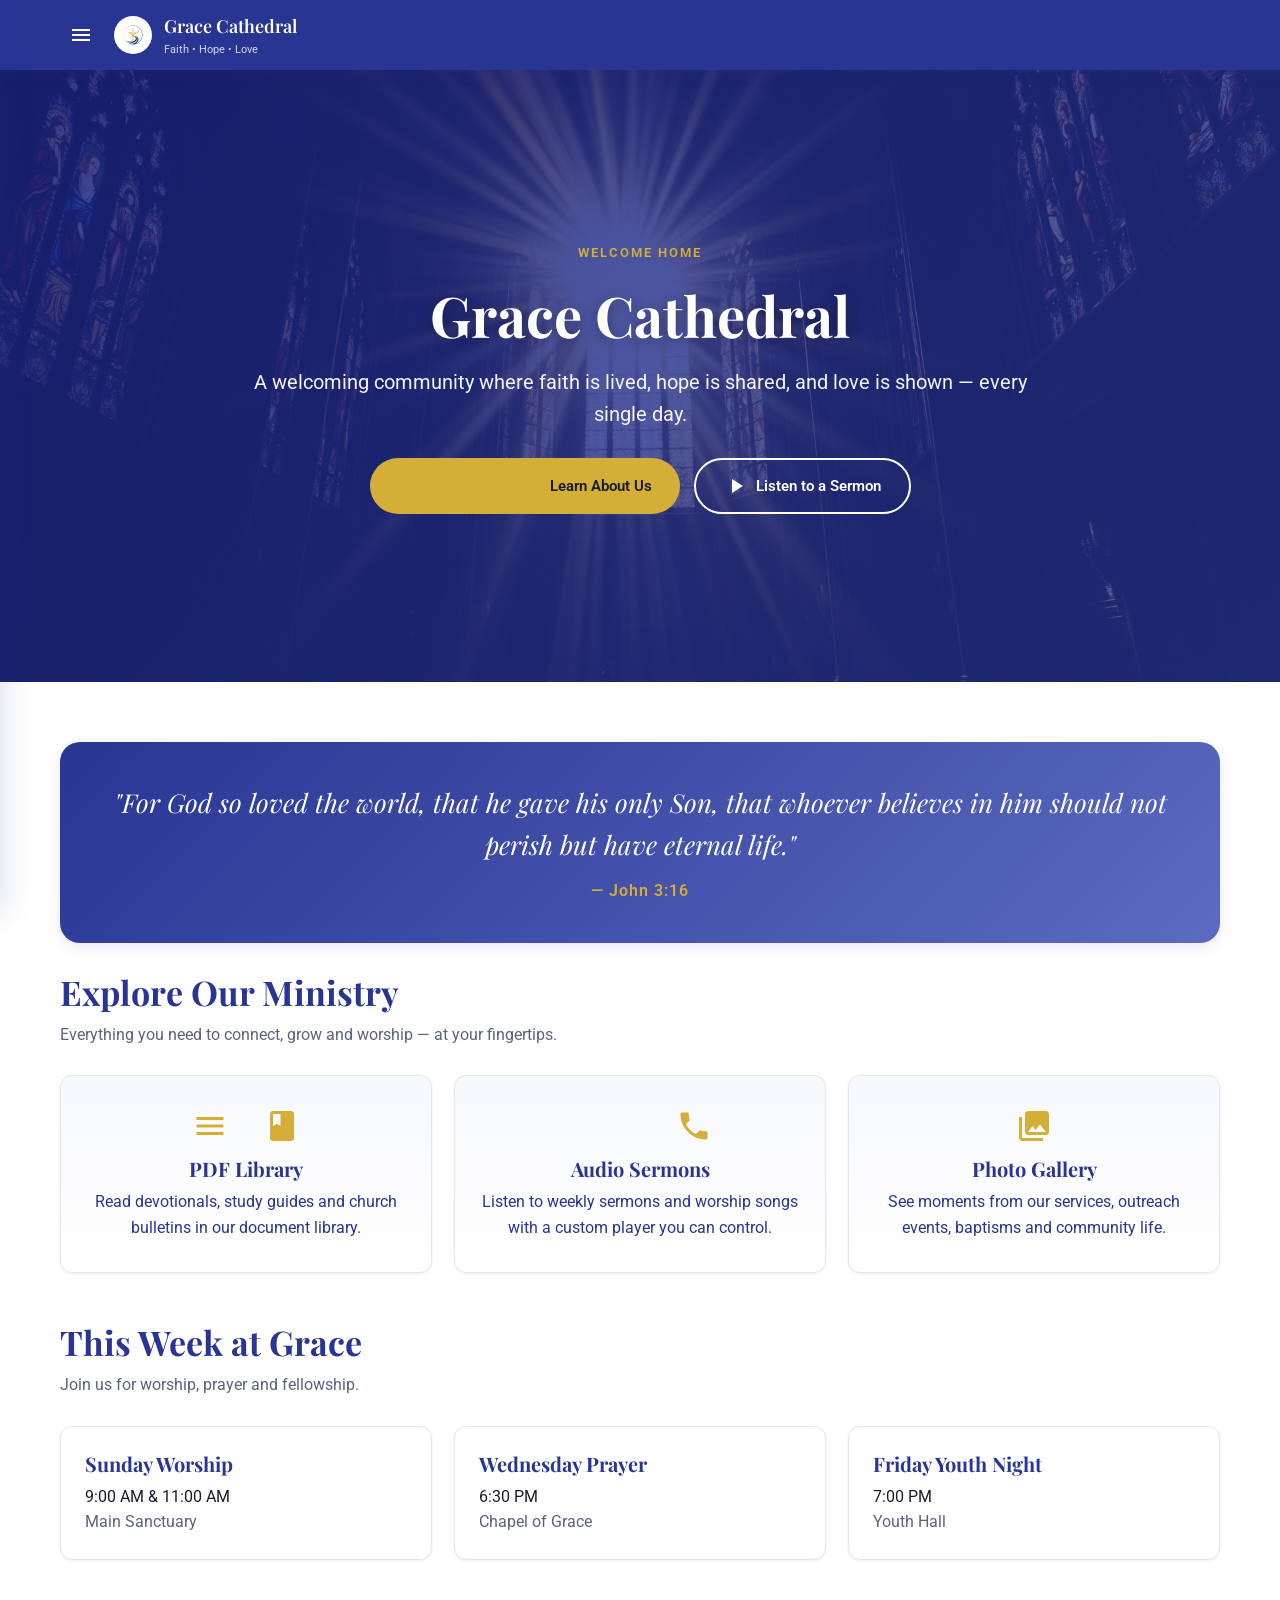
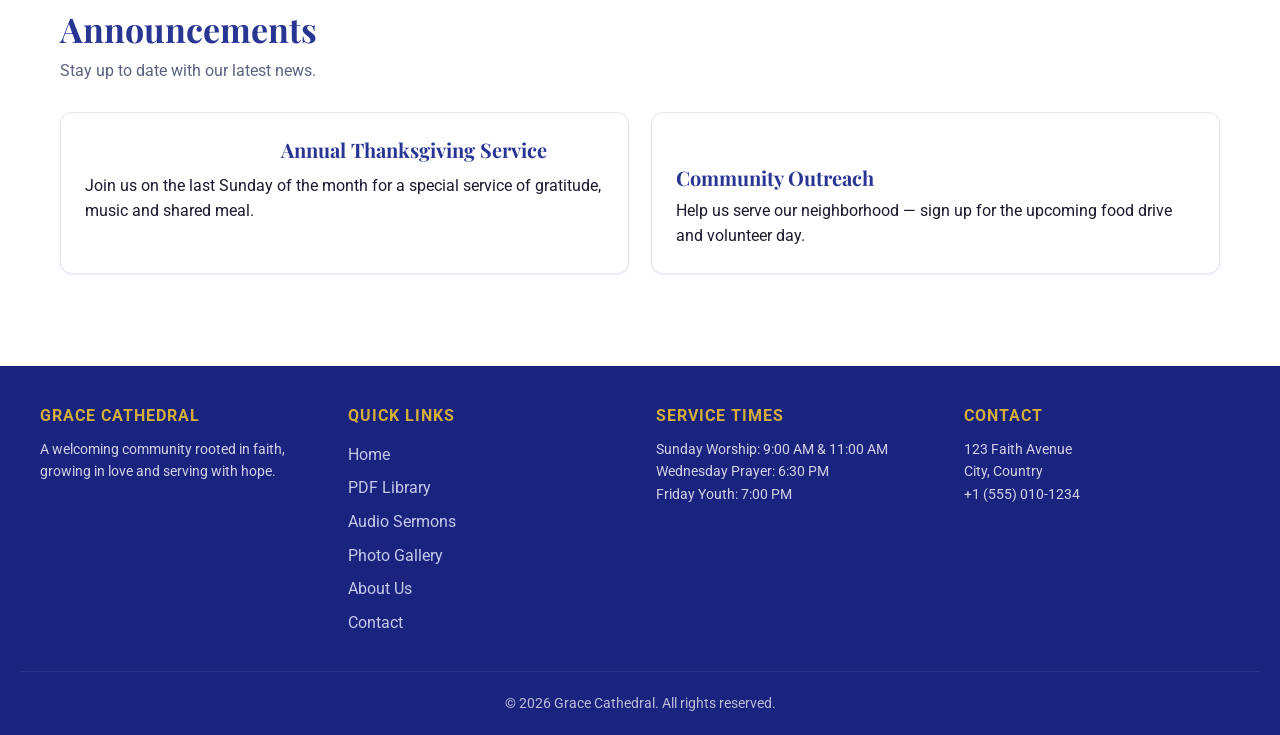
==== index.html @ 72e2f649 "first commit" ====
<!DOCTYPE html>
<html lang="en">
<head>
  <meta charset="UTF-8" />
  <meta name="viewport" content="width=device-width, initial-scale=1, viewport-fit=cover" />
  <meta name="theme-color" content="#283593" />
  <meta name="description" content="Grace Cathedral — a modern, welcoming church community. Read documents, listen to sermons, and view photos of our worship and outreach." />
  <title>Grace Cathedral — Faith, Hope & Love</title>
  <link rel="icon" type="image/png" href="assets/church-logo.png" />
  <link rel="manifest" href="manifest.json" />
  <link rel="preconnect" href="https://fonts.googleapis.com">
  <link rel="preconnect" href="https://fonts.gstatic.com" crossorigin>
  <link href="https://fonts.googleapis.com/css2?family=Playfair+Display:wght@600;700&family=Roboto:wght@400;500;600;700&display=swap" rel="stylesheet">
  <link href="https://fonts.googleapis.com/icon?family=Material+Icons" rel="stylesheet">
  <link rel="stylesheet" href="css/styles.css" />
</head>
<body>
  <main>
    <section class="hero">
      <div class="hero-inner">
        <span class="tag">Welcome Home</span>
        <h1>Grace Cathedral</h1>
        <p>A welcoming community where faith is lived, hope is shared, and love is shown — every single day.</p>
        <div class="btn-group">
          <a href="about.html" class="btn btn-primary"><span class="material-icons">church</span> Learn About Us</a>
          <a href="audio-library.html" class="btn btn-outline"><span class="material-icons">play_arrow</span> Listen to a Sermon</a>
        </div>
      </div>
    </section>

    <div class="container">
      <div class="scripture">
        <p class="quote">"For God so loved the world, that he gave his only Son, that whoever believes in him should not perish but have eternal life."</p>
        <p class="ref">— John 3:16</p>
      </div>

      <h2 class="section-title">Explore Our Ministry</h2>
      <p class="section-subtitle">Everything you need to connect, grow and worship — at your fingertips.</p>
      <div class="grid grid-3">
        <a href="pdf-library.html" class="card feature-card">
          <span class="material-icons icon">menu_book</span>
          <h3>PDF Library</h3>
          <p>Read devotionals, study guides and church bulletins in our document library.</p>
        </a>
        <a href="audio-library.html" class="card feature-card">
          <span class="material-icons icon">headphones</span>
          <h3>Audio Sermons</h3>
          <p>Listen to weekly sermons and worship songs with a custom player you can control.</p>
        </a>
        <a href="gallery.html" class="card feature-card">
          <span class="material-icons icon">photo_library</span>
          <h3>Photo Gallery</h3>
          <p>See moments from our services, outreach events, baptisms and community life.</p>
        </a>
      </div>

      <h2 class="section-title" style="margin-top:48px">This Week at Grace</h2>
      <p class="section-subtitle">Join us for worship, prayer and fellowship.</p>
      <div class="grid grid-3">
        <div class="card"><h3>Sunday Worship</h3><p>9:00 AM &amp; 11:00 AM<br><span style="color:var(--text-muted)">Main Sanctuary</span></p></div>
        <div class="card"><h3>Wednesday Prayer</h3><p>6:30 PM<br><span style="color:var(--text-muted)">Chapel of Grace</span></p></div>
        <div class="card"><h3>Friday Youth Night</h3><p>7:00 PM<br><span style="color:var(--text-muted)">Youth Hall</span></p></div>
      </div>

      <h2 class="section-title" style="margin-top:48px">Announcements</h2>
      <p class="section-subtitle">Stay up to date with our latest news.</p>
      <div class="grid grid-2">
        <div class="card">
          <h3><span class="material-icons" style="vertical-align:middle;color:var(--gold)">campaign</span> Annual Thanksgiving Service</h3>
          <p>Join us on the last Sunday of the month for a special service of gratitude, music and shared meal.</p>
        </div>
        <div class="card">
          <h3><span class="material-icons" style="vertical-align:middle;color:var(--gold)">volunteer_activism</span> Community Outreach</h3>
          <p>Help us serve our neighborhood — sign up for the upcoming food drive and volunteer day.</p>
        </div>
      </div>
    </div>
  </main>

  <script src="js/app.js"></script>
  <script>buildShell('index.html');</script>
</body>
</html>
---- css/styles.css ----
/* Grace Cathedral — Static Site
   Theme: Indigo-blue + Gold accents, Material Design inspired */

:root {
  --primary: #283593;        /* royal indigo blue */
  --primary-dark: #1a237e;
  --primary-light: #5c6bc0;
  --gold: #d4af37;
  --gold-light: #f1c40f;
  --bg: #ffffff;
  --surface: #f7f8fc;
  --surface-2: #eef1f8;
  --text: #1a1a2e;
  --text-muted: #5b6280;
  --border: #e2e6f0;
  --shadow-sm: 0 1px 3px rgba(40, 53, 147, 0.08);
  --shadow-md: 0 4px 14px rgba(40, 53, 147, 0.12);
  --shadow-lg: 0 12px 32px rgba(40, 53, 147, 0.18);
  --radius: 12px;
  --radius-lg: 20px;
  --transition: 0.25s ease;
}

[data-theme="dark"] {
  --bg: #0f1226;
  --surface: #181c3a;
  --surface-2: #222853;
  --text: #f0f2ff;
  --text-muted: #a4abd0;
  --border: #2a2f55;
}

* { box-sizing: border-box; margin: 0; padding: 0; }

html { scroll-behavior: smooth; }

body {
  font-family: 'Roboto', 'Segoe UI', system-ui, -apple-system, sans-serif;
  background: var(--bg);
  color: var(--text);
  line-height: 1.6;
  -webkit-font-smoothing: antialiased;
  transition: background var(--transition), color var(--transition);
}

h1, h2, h3, h4 {
  font-family: 'Playfair Display', Georgia, serif;
  font-weight: 700;
  line-height: 1.25;
  color: var(--text);
}

a { color: var(--primary); text-decoration: none; transition: color var(--transition); }
a:hover { color: var(--gold); }

img { max-width: 100%; display: block; }

/* ===== App Bar ===== */
.appbar {
  position: sticky; top: 0; z-index: 100;
  background: var(--primary);
  color: #fff;
  box-shadow: var(--shadow-md);
}
.appbar-inner {
  max-width: 1200px; margin: 0 auto;
  display: flex; align-items: center; gap: 12px;
  padding: 12px 20px;
}
.brand {
  display: flex; align-items: center; gap: 12px;
  color: #fff; font-weight: 600; font-size: 18px;
  font-family: 'Playfair Display', serif;
}
.brand img { width: 38px; height: 38px; border-radius: 50%; background: #fff; padding: 3px; }
.brand small { display: block; font-size: 11px; opacity: 0.8; font-weight: 400; font-family: 'Roboto', sans-serif; }
.spacer { flex: 1; }

.icon-btn {
  background: transparent; border: 0; color: #fff;
  width: 42px; height: 42px; border-radius: 50%;
  cursor: pointer; font-size: 22px;
  display: inline-flex; align-items: center; justify-content: center;
  transition: background var(--transition);
}
.icon-btn:hover { background: rgba(255,255,255,0.15); }

/* ===== Nav Drawer ===== */
.drawer-overlay {
  position: fixed; inset: 0; background: rgba(0,0,0,0.5);
  opacity: 0; pointer-events: none; transition: opacity var(--transition);
  z-index: 200;
}
.drawer-overlay.open { opacity: 1; pointer-events: auto; }
.drawer {
  position: fixed; top: 0; left: 0; bottom: 0;
  width: 280px; max-width: 80vw;
  background: var(--bg); color: var(--text);
  box-shadow: var(--shadow-lg);
  transform: translateX(-100%); transition: transform var(--transition);
  z-index: 201;
  display: flex; flex-direction: column;
}
.drawer.open { transform: translateX(0); }
.drawer-head {
  background: linear-gradient(135deg, var(--primary) 0%, var(--primary-light) 100%);
  color: #fff; padding: 24px 20px;
}
.drawer-head h3 { color: #fff; font-size: 20px; }
.drawer-head p { font-size: 13px; opacity: 0.85; }
.drawer-nav { padding: 12px 0; flex: 1; overflow-y: auto; }
.drawer-nav a {
  display: flex; align-items: center; gap: 14px;
  padding: 14px 20px; color: var(--text);
  border-left: 3px solid transparent;
  transition: background var(--transition), border-color var(--transition);
}
.drawer-nav a:hover { background: var(--surface); }
.drawer-nav a.active { background: var(--surface); border-left-color: var(--gold); color: var(--primary); font-weight: 600; }
.drawer-nav .material-icons { color: var(--primary); }

/* ===== Containers ===== */
.container { max-width: 1200px; margin: 0 auto; padding: 32px 20px; }
.section-title {
  font-size: clamp(24px, 4vw, 34px);
  margin-bottom: 8px; color: var(--primary);
}
.section-subtitle { color: var(--text-muted); margin-bottom: 28px; font-size: 16px; }

/* ===== Hero ===== */
.hero {
  position: relative; min-height: 68vh;
  display: flex; align-items: center; justify-content: center;
  text-align: center; color: #fff;
  background: linear-gradient(135deg, rgba(26,35,126,0.85), rgba(40,53,147,0.75)),
              url('../assets/hero-church.jpg') center/cover no-repeat;
  padding: 60px 20px;
}
.hero-inner { max-width: 800px; }
.hero h1 {
  font-size: clamp(34px, 6vw, 56px);
  color: #fff; margin-bottom: 16px;
  text-shadow: 0 2px 14px rgba(0,0,0,0.3);
}
.hero p { font-size: clamp(16px, 2.2vw, 20px); opacity: 0.95; margin-bottom: 28px; }
.hero .tag { display: inline-block; color: var(--gold); font-weight: 600; letter-spacing: 2px; margin-bottom: 16px; text-transform: uppercase; font-size: 13px; }

.btn {
  display: inline-flex; align-items: center; gap: 8px;
  padding: 14px 28px; border-radius: 50px;
  font-weight: 600; font-size: 15px;
  cursor: pointer; border: 0;
  transition: transform var(--transition), box-shadow var(--transition);
  text-decoration: none;
}
.btn:hover { transform: translateY(-2px); box-shadow: var(--shadow-lg); }
.btn-primary { background: var(--gold); color: #1a1a2e; }
.btn-primary:hover { color: #1a1a2e; background: var(--gold-light); }
.btn-outline { background: transparent; color: #fff; border: 2px solid #fff; }
.btn-outline:hover { background: #fff; color: var(--primary); }
.btn-group { display: flex; gap: 14px; justify-content: center; flex-wrap: wrap; }

/* ===== Cards ===== */
.grid { display: grid; gap: 22px; }
.grid-2 { grid-template-columns: repeat(auto-fit, minmax(280px, 1fr)); }
.grid-3 { grid-template-columns: repeat(auto-fit, minmax(260px, 1fr)); }
.grid-4 { grid-template-columns: repeat(auto-fit, minmax(220px, 1fr)); }

.card {
  background: var(--bg);
  border: 1px solid var(--border);
  border-radius: var(--radius);
  padding: 24px;
  box-shadow: var(--shadow-sm);
  transition: transform var(--transition), box-shadow var(--transition);
}
.card:hover { transform: translateY(-4px); box-shadow: var(--shadow-md); }
.card h3 { color: var(--primary); margin-bottom: 8px; font-size: 20px; }
.card .icon { font-size: 36px; color: var(--gold); margin-bottom: 12px; }

.feature-card {
  text-align: center; padding: 32px 22px;
  background: linear-gradient(180deg, var(--surface) 0%, var(--bg) 100%);
}

/* Scripture banner */
.scripture {
  background: linear-gradient(135deg, var(--primary) 0%, var(--primary-light) 100%);
  color: #fff;
  padding: 40px 28px;
  border-radius: var(--radius-lg);
  margin: 28px 0;
  text-align: center;
  box-shadow: var(--shadow-md);
}
.scripture .quote { font-family: 'Playfair Display', serif; font-size: clamp(20px, 3vw, 26px); font-style: italic; margin-bottom: 12px; }
.scripture .ref { color: var(--gold); font-weight: 600; letter-spacing: 1px; }

/* ===== Footer ===== */
footer {
  background: var(--primary-dark); color: #fff;
  padding: 40px 20px 20px; margin-top: 60px;
}
footer .footer-inner { max-width: 1200px; margin: 0 auto; display: grid; grid-template-columns: repeat(auto-fit, minmax(220px, 1fr)); gap: 32px; }
footer h4 { color: var(--gold); margin-bottom: 12px; font-size: 16px; font-family: 'Roboto', sans-serif; text-transform: uppercase; letter-spacing: 1px; }
footer a { color: #c5cae9; display: block; padding: 4px 0; }
footer a:hover { color: var(--gold); }
.copyright { text-align: center; margin-top: 32px; padding-top: 20px; border-top: 1px solid rgba(255,255,255,0.1); opacity: 0.7; font-size: 14px; }

/* ===== Gallery ===== */
.gallery-filters { display: flex; gap: 10px; flex-wrap: wrap; margin-bottom: 24px; }
.chip {
  padding: 8px 18px; border-radius: 50px;
  background: var(--surface); color: var(--text);
  border: 1px solid var(--border); cursor: pointer;
  transition: all var(--transition); font-size: 14px;
}
.chip.active, .chip:hover { background: var(--primary); color: #fff; border-color: var(--primary); }

.gallery { display: grid; grid-template-columns: repeat(auto-fill, minmax(220px, 1fr)); gap: 14px; }
.gallery img { width: 100%; height: 220px; object-fit: cover; border-radius: var(--radius); cursor: pointer; transition: transform var(--transition); box-shadow: var(--shadow-sm); }
.gallery img:hover { transform: scale(1.03); box-shadow: var(--shadow-md); }

/* Lightbox */
.lightbox {
  position: fixed; inset: 0; background: rgba(0,0,0,0.92);
  display: none; align-items: center; justify-content: center;
  z-index: 300; padding: 20px;
}
.lightbox.open { display: flex; }
.lightbox img { max-width: 90vw; max-height: 85vh; border-radius: 8px; box-shadow: 0 10px 40px rgba(0,0,0,0.5); }
.lightbox .lb-close, .lightbox .lb-prev, .lightbox .lb-next {
  position: absolute; background: rgba(255,255,255,0.15); color: #fff;
  border: 0; width: 50px; height: 50px; border-radius: 50%;
  font-size: 24px; cursor: pointer; display: flex; align-items: center; justify-content: center;
  transition: background var(--transition);
}
.lightbox .lb-close:hover, .lightbox .lb-prev:hover, .lightbox .lb-next:hover { background: rgba(255,255,255,0.3); }
.lightbox .lb-close { top: 24px; right: 24px; }
.lightbox .lb-prev { left: 24px; top: 50%; transform: translateY(-50%); }
.lightbox .lb-next { right: 24px; top: 50%; transform: translateY(-50%); }
.lightbox .lb-caption { position: absolute; bottom: 30px; left: 50%; transform: translateX(-50%); color: #fff; background: rgba(0,0,0,0.5); padding: 8px 18px; border-radius: 50px; font-size: 14px; }

/* ===== Audio Player ===== */
.audio-item {
  display: flex; gap: 16px; align-items: center;
  background: var(--bg); border: 1px solid var(--border);
  border-radius: var(--radius); padding: 18px;
  margin-bottom: 14px; box-shadow: var(--shadow-sm);
}
.audio-item .meta { flex: 1; }
.audio-item .meta h4 { color: var(--primary); margin-bottom: 4px; font-size: 17px; font-family: 'Roboto', sans-serif; }
.audio-item .meta p { color: var(--text-muted); font-size: 13px; }
.audio-item .play-btn {
  width: 52px; height: 52px; border-radius: 50%;
  background: var(--primary); color: #fff; border: 0;
  font-size: 24px; cursor: pointer; display: flex; align-items: center; justify-content: center;
  transition: all var(--transition);
}
.audio-item .play-btn:hover { background: var(--gold); color: #1a1a2e; }

.player-bar {
  position: fixed; bottom: 0; left: 0; right: 0;
  background: var(--bg); border-top: 1px solid var(--border);
  box-shadow: 0 -4px 20px rgba(0,0,0,0.08);
  padding: 14px 20px; z-index: 90;
  display: none; gap: 16px; align-items: center;
}
.player-bar.active { display: flex; }
.player-bar .info { flex: 1; min-width: 0; }
.player-bar .info strong { display: block; color: var(--primary); white-space: nowrap; overflow: hidden; text-overflow: ellipsis; }
.player-bar .info span { font-size: 12px; color: var(--text-muted); }
.player-bar .controls { display: flex; gap: 6px; align-items: center; }
.player-bar button { background: var(--surface); border: 0; width: 38px; height: 38px; border-radius: 50%; cursor: pointer; color: var(--primary); }
.player-bar button.main { background: var(--primary); color: #fff; width: 46px; height: 46px; font-size: 20px; }
.player-bar input[type="range"] { width: 120px; accent-color: var(--primary); }
.player-bar select { background: var(--surface); border: 1px solid var(--border); border-radius: 8px; padding: 6px 8px; color: var(--text); font-size: 13px; }
.progress-row { display: flex; gap: 10px; align-items: center; font-size: 12px; color: var(--text-muted); flex: 2; min-width: 200px; }
.progress-row input { flex: 1; }

/* ===== Forms ===== */
form { display: grid; gap: 14px; max-width: 600px; }
input, textarea, select {
  font: inherit; padding: 12px 16px; border-radius: 10px;
  border: 1px solid var(--border); background: var(--bg); color: var(--text);
  transition: border-color var(--transition);
}
input:focus, textarea:focus, select:focus { outline: none; border-color: var(--primary); }
label { font-weight: 600; font-size: 14px; color: var(--text); }
textarea { min-height: 120px; resize: vertical; }

/* About */
.leader-card { text-align: center; padding: 28px 20px; }
.leader-card .avatar {
  width: 110px; height: 110px; border-radius: 50%; margin: 0 auto 14px;
  background: linear-gradient(135deg, var(--primary), var(--primary-light));
  display: flex; align-items: center; justify-content: center;
  color: #fff; font-size: 42px; font-family: 'Playfair Display', serif;
  box-shadow: var(--shadow-md);
}
.leader-card h3 { font-size: 18px; font-family: 'Roboto', sans-serif; }
.leader-card .role { color: var(--gold); font-weight: 600; font-size: 14px; margin-bottom: 8px; }

/* PDF list */
.pdf-list .pdf-item {
  display: flex; gap: 14px; align-items: center;
  background: var(--bg); border: 1px solid var(--border);
  border-radius: var(--radius); padding: 18px;
  margin-bottom: 12px; transition: all var(--transition);
}
.pdf-list .pdf-item:hover { box-shadow: var(--shadow-md); border-color: var(--primary-light); }
.pdf-list .pdf-icon { font-size: 38px; color: var(--gold); }
.pdf-list .pdf-meta { flex: 1; }
.pdf-list .pdf-meta h4 { color: var(--primary); font-family: 'Roboto', sans-serif; font-size: 17px; }
.pdf-list .pdf-meta p { font-size: 13px; color: var(--text-muted); }

/* Toast */
.toast {
  position: fixed; bottom: 80px; left: 50%; transform: translateX(-50%) translateY(20px);
  background: var(--text); color: var(--bg);
  padding: 12px 22px; border-radius: 50px;
  box-shadow: var(--shadow-lg); z-index: 400;
  opacity: 0; transition: all 0.3s ease;
  font-size: 14px;
}
.toast.show { opacity: 1; transform: translateX(-50%) translateY(0); }

/* Responsive */
@media (max-width: 600px) {
  .container { padding: 24px 16px; }
  .hero { min-height: 56vh; }
  .player-bar { flex-wrap: wrap; padding: 10px; }
  .player-bar input[type="range"] { width: 80px; }
  .gallery img { height: 160px; }
}
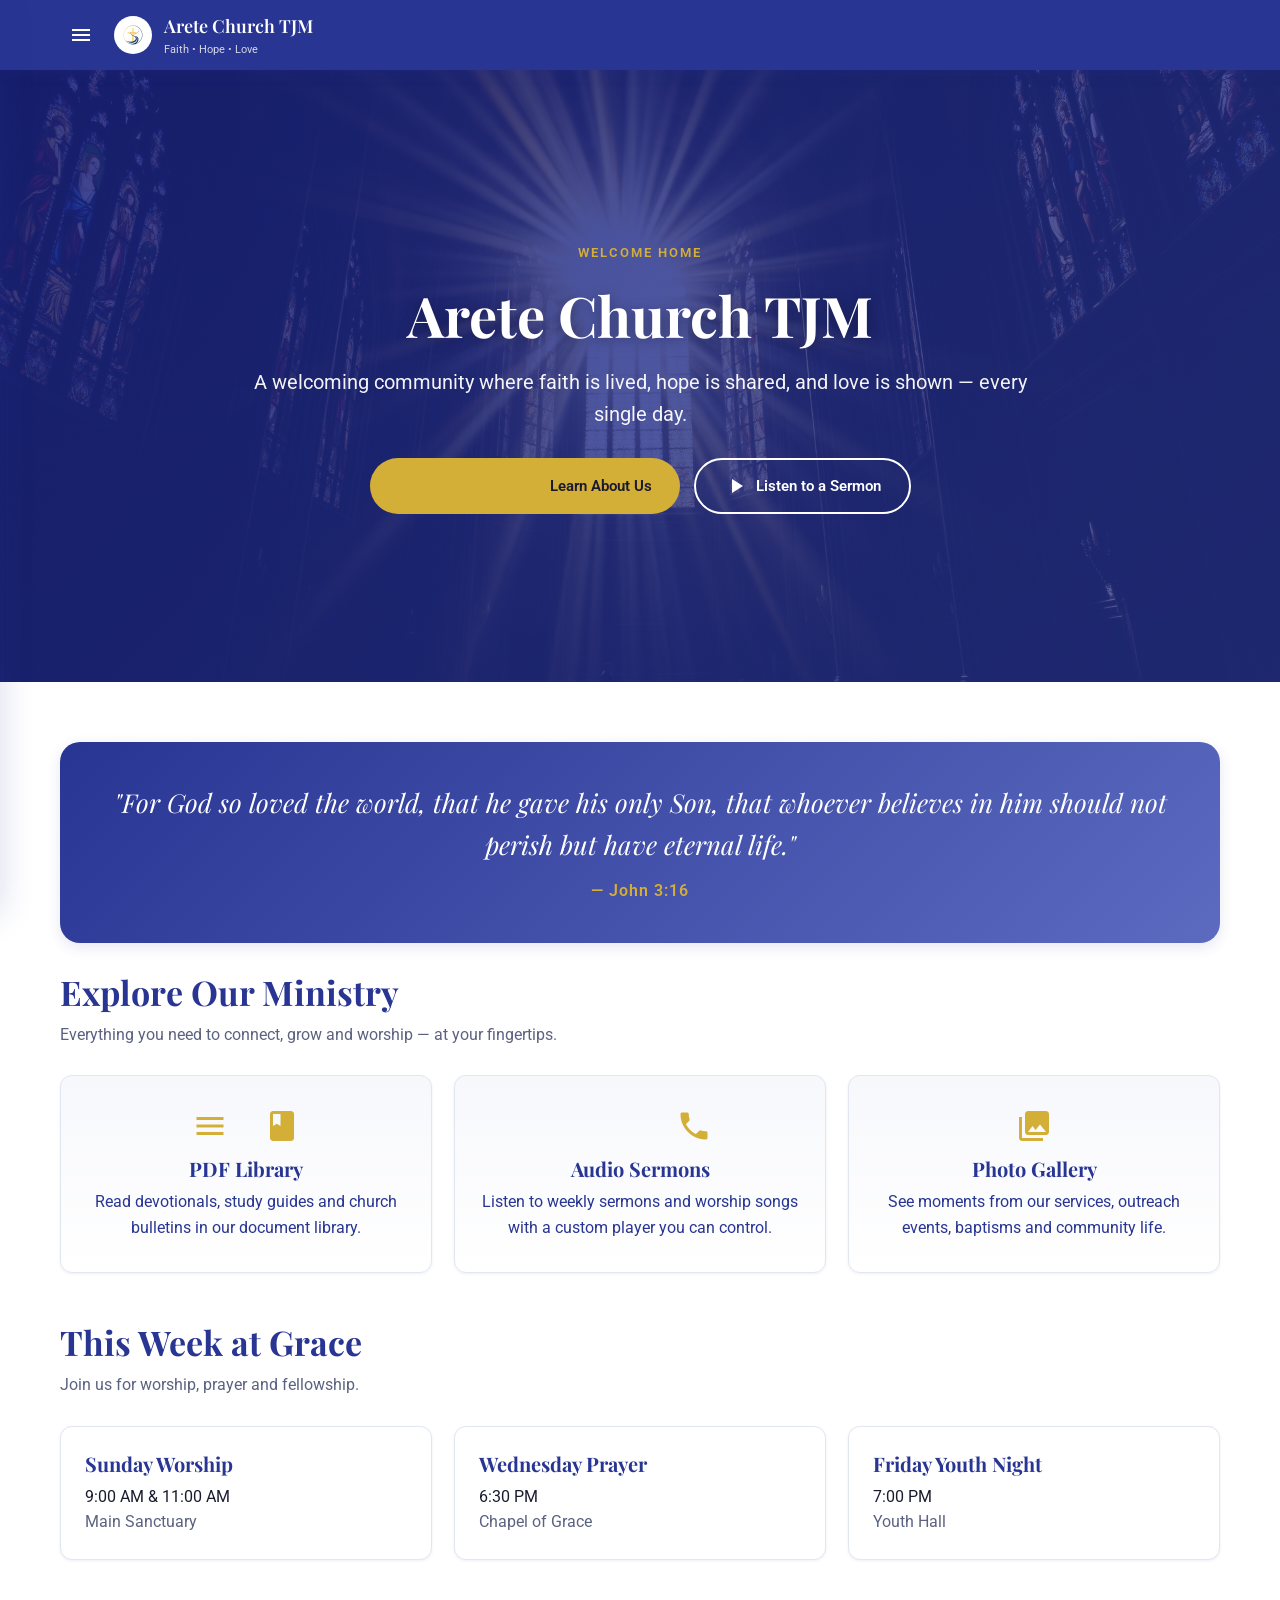
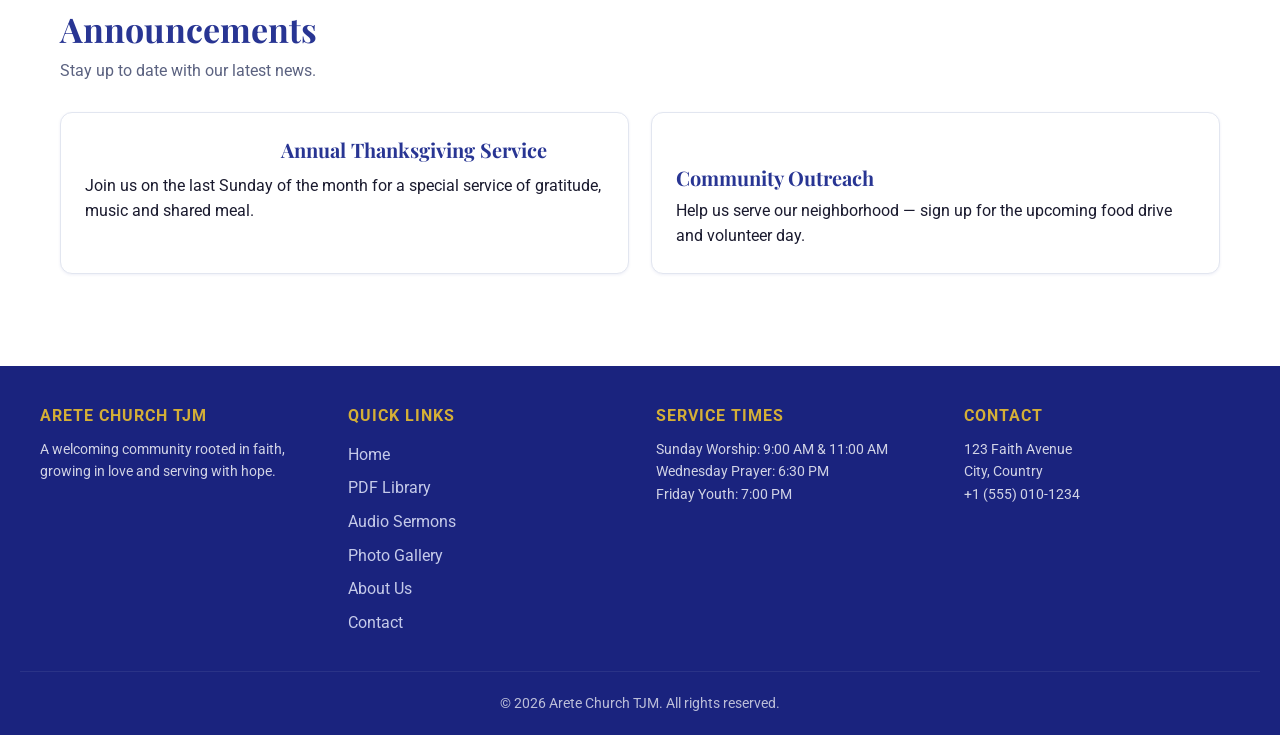
==== commit 35489d3b: "Change Grace to Arete" ====
--- a/index.html
+++ b/index.html
@@ -4,8 +4,8 @@
   <meta charset="UTF-8" />
   <meta name="viewport" content="width=device-width, initial-scale=1, viewport-fit=cover" />
   <meta name="theme-color" content="#283593" />
-  <meta name="description" content="Grace Cathedral — a modern, welcoming church community. Read documents, listen to sermons, and view photos of our worship and outreach." />
-  <title>Grace Cathedral — Faith, Hope & Love</title>
+  <meta name="description" content="Arete Church TJM — a modern, welcoming church community. Read documents, listen to sermons, and view photos of our worship and outreach." />
+  <title>Arete Church TJM — Faith, Hope & Love</title>
   <link rel="icon" type="image/png" href="assets/church-logo.png" />
   <link rel="manifest" href="manifest.json" />
   <link rel="preconnect" href="https://fonts.googleapis.com">
@@ -19,7 +19,7 @@
     <section class="hero">
       <div class="hero-inner">
         <span class="tag">Welcome Home</span>
-        <h1>Grace Cathedral</h1>
+        <h1>Arete Church TJM</h1>
         <p>A welcoming community where faith is lived, hope is shared, and love is shown — every single day.</p>
         <div class="btn-group">
           <a href="about.html" class="btn btn-primary"><span class="material-icons">church</span> Learn About Us</a>
--- a/css/styles.css
+++ b/css/styles.css
@@ -1,4 +1,4 @@
-/* Grace Cathedral — Static Site
+/* Arete Church TJM — Static Site
    Theme: Indigo-blue + Gold accents, Material Design inspired */
 
 :root {
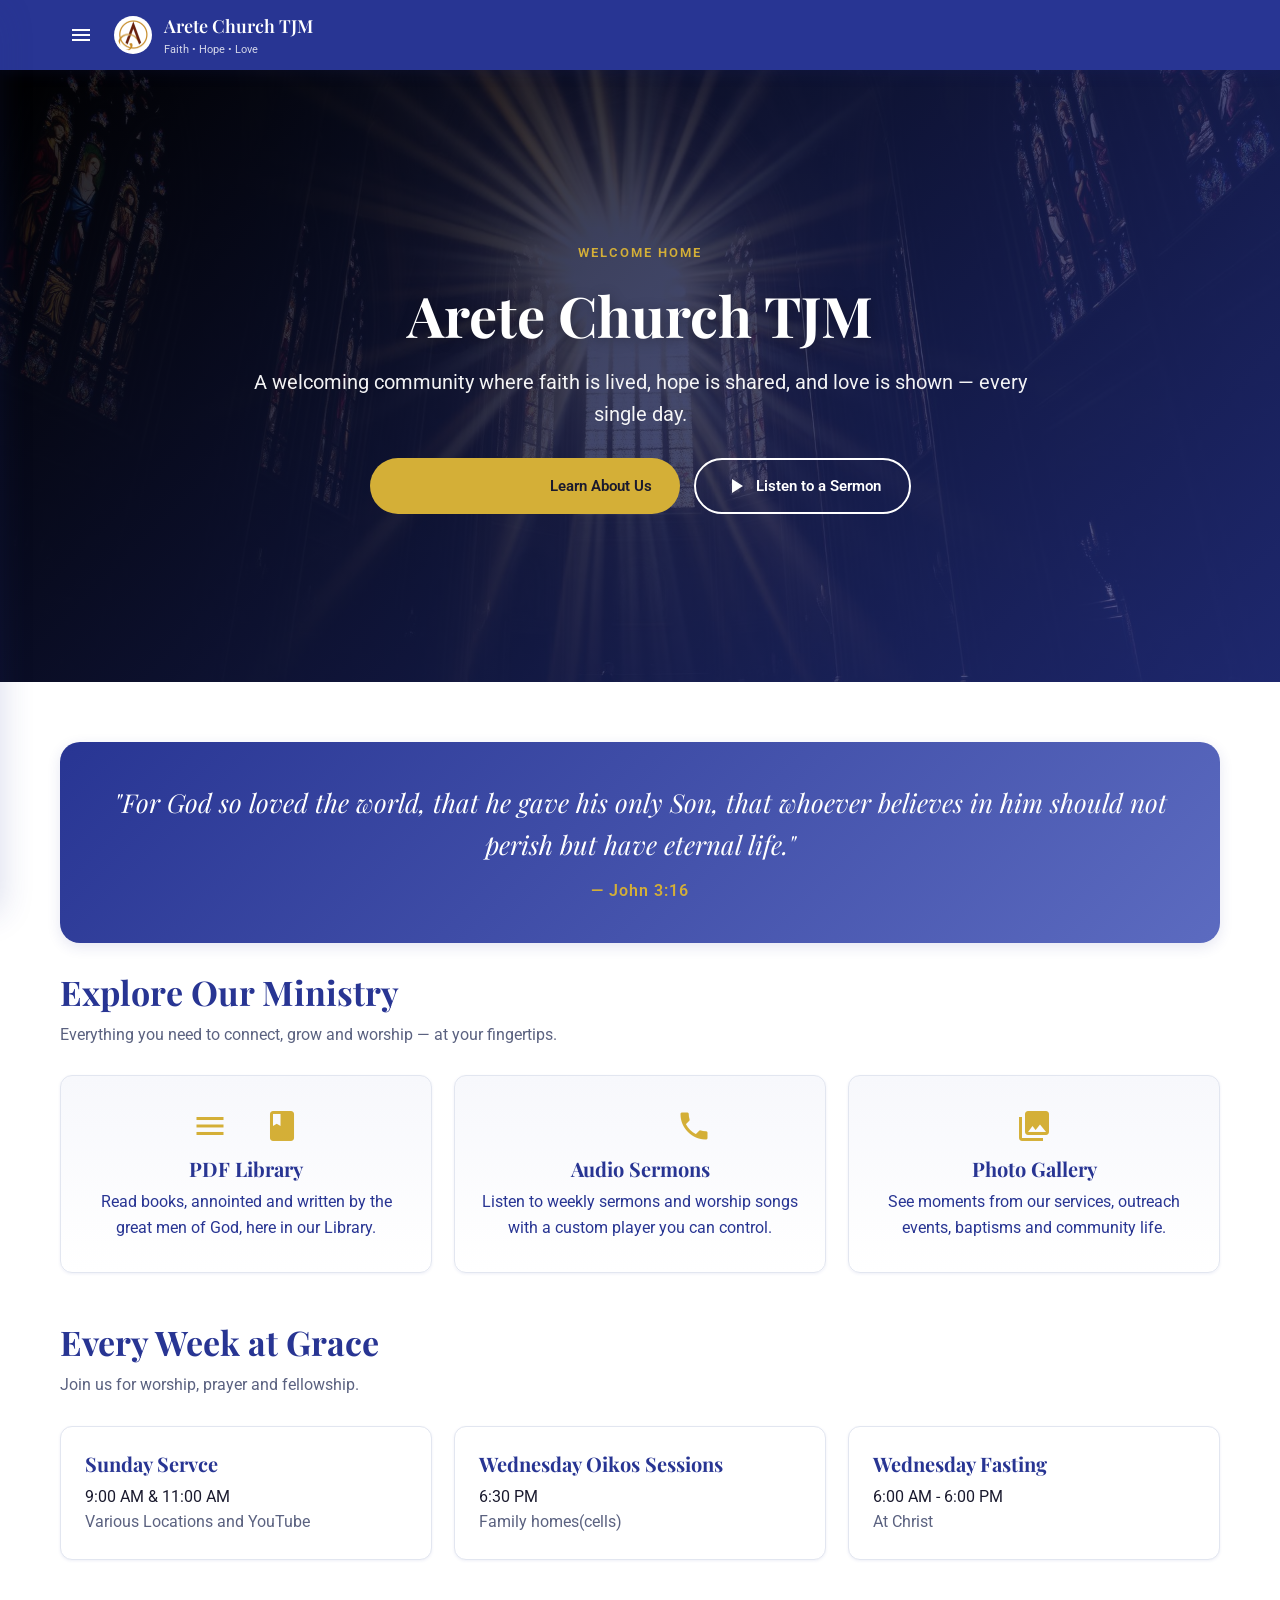
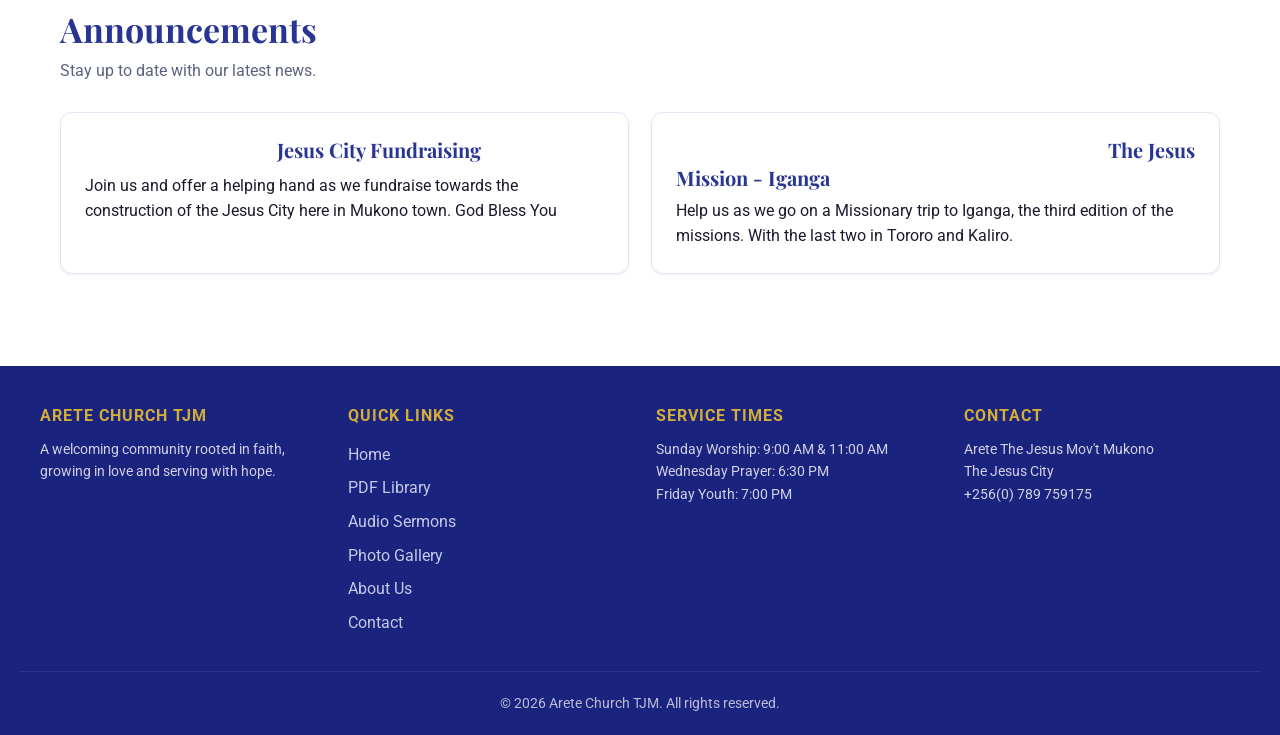
==== commit 5cb4e3a2: "Add all latest changes" ====
--- a/index.html
+++ b/index.html
@@ -40,7 +40,7 @@
         <a href="pdf-library.html" class="card feature-card">
           <span class="material-icons icon">menu_book</span>
           <h3>PDF Library</h3>
-          <p>Read devotionals, study guides and church bulletins in our document library.</p>
+          <p>Read books, annointed and written by the great men of God, here in our Library.</p>
         </a>
         <a href="audio-library.html" class="card feature-card">
           <span class="material-icons icon">headphones</span>
@@ -54,24 +54,24 @@
         </a>
       </div>
 
-      <h2 class="section-title" style="margin-top:48px">This Week at Grace</h2>
+      <h2 class="section-title" style="margin-top:48px">Every Week at Grace</h2>
       <p class="section-subtitle">Join us for worship, prayer and fellowship.</p>
       <div class="grid grid-3">
-        <div class="card"><h3>Sunday Worship</h3><p>9:00 AM &amp; 11:00 AM<br><span style="color:var(--text-muted)">Main Sanctuary</span></p></div>
-        <div class="card"><h3>Wednesday Prayer</h3><p>6:30 PM<br><span style="color:var(--text-muted)">Chapel of Grace</span></p></div>
-        <div class="card"><h3>Friday Youth Night</h3><p>7:00 PM<br><span style="color:var(--text-muted)">Youth Hall</span></p></div>
+        <div class="card"><h3>Sunday Servce</h3><p>9:00 AM &amp; 11:00 AM<br><span style="color:var(--text-muted)">Various Locations and YouTube</span></p></div>
+        <div class="card"><h3>Wednesday Oikos Sessions</h3><p>6:30 PM<br><span style="color:var(--text-muted)">Family homes(cells)</span></p></div>
+        <div class="card"><h3>Wednesday Fasting</h3><p>6:00 AM - 6:00 PM<br><span style="color:var(--text-muted)">At Christ</span></p></div>
       </div>
 
       <h2 class="section-title" style="margin-top:48px">Announcements</h2>
       <p class="section-subtitle">Stay up to date with our latest news.</p>
       <div class="grid grid-2">
         <div class="card">
-          <h3><span class="material-icons" style="vertical-align:middle;color:var(--gold)">campaign</span> Annual Thanksgiving Service</h3>
-          <p>Join us on the last Sunday of the month for a special service of gratitude, music and shared meal.</p>
+          <h3><span class="material-icons" style="vertical-align:middle;color:var(--gold)">campaign</span>Jesus City Fundraising</h3>
+          <p>Join us and offer a helping hand as we fundraise towards the construction of the Jesus City here in Mukono town. God Bless You</p>
         </div>
         <div class="card">
-          <h3><span class="material-icons" style="vertical-align:middle;color:var(--gold)">volunteer_activism</span> Community Outreach</h3>
-          <p>Help us serve our neighborhood — sign up for the upcoming food drive and volunteer day.</p>
+          <h3><span class="material-icons" style="vertical-align:middle;color:var(--gold)">volunteer_activism</span>The Jesus Mission - Iganga</h3>
+          <p>Help us as we go on a Missionary trip to Iganga, the third edition of the missions. With the last two in Tororo and Kaliro.</p>
         </div>
       </div>
     </div>
--- a/css/styles.css
+++ b/css/styles.css
@@ -132,7 +132,7 @@
   position: relative; min-height: 68vh;
   display: flex; align-items: center; justify-content: center;
   text-align: center; color: #fff;
-  background: linear-gradient(135deg, rgba(26,35,126,0.85), rgba(40,53,147,0.75)),
+  background: linear-gradient(135deg, rgba(0, 0, 0, 0.85), rgba(40,53,147,0.75)),
               url('../assets/hero-church.jpg') center/cover no-repeat;
   padding: 60px 20px;
 }
@@ -292,11 +292,14 @@
 /* About */
 .leader-card { text-align: center; padding: 28px 20px; }
 .leader-card .avatar {
-  width: 110px; height: 110px; border-radius: 50%; margin: 0 auto 14px;
-  background: linear-gradient(135deg, var(--primary), var(--primary-light));
-  display: flex; align-items: center; justify-content: center;
-  color: #fff; font-size: 42px; font-family: 'Playfair Display', serif;
-  box-shadow: var(--shadow-md);
+    width: 130px;            /* Set width to match your blue circles */
+    height: 130px;           /* Height must match width perfectly */
+    border-radius: 50%;      /* This rounds the square container into a circle */
+    overflow: hidden;        /* Clips the image edges so it stays round */
+    margin: 0 auto 15px;     /* Centers the circle and pushes text down */
+    display: flex;           /* Flexbox layout to aid in internal centering */
+    justify-content: center;
+    align-items: center;
 }
 .leader-card h3 { font-size: 18px; font-family: 'Roboto', sans-serif; }
 .leader-card .role { color: var(--gold); font-weight: 600; font-size: 14px; margin-bottom: 8px; }
